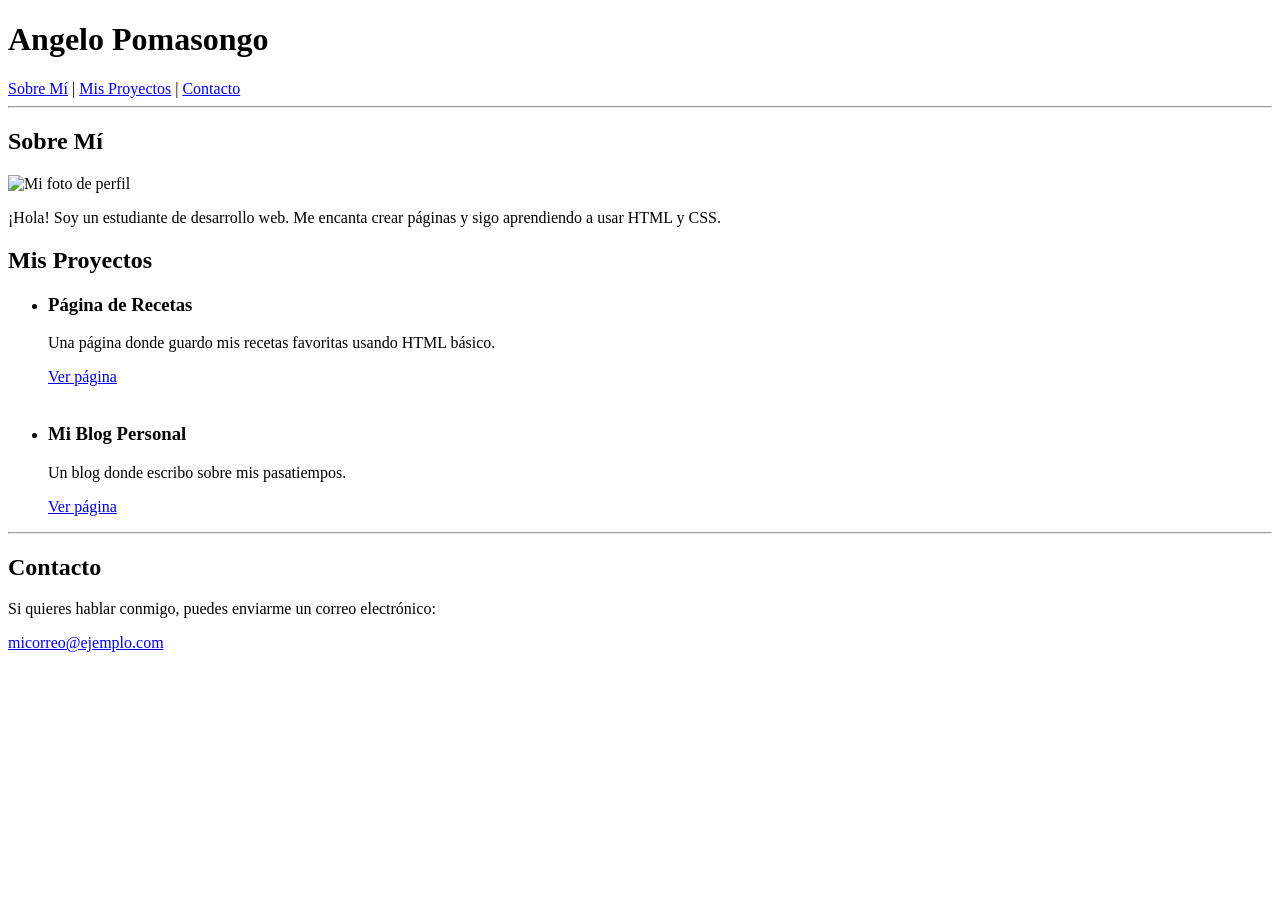
==== Portafolio/index.html @ 8d3503e7 "listo" ====
<!DOCTYPE html>
<html lang="es">

<head>
    <meta charset="UTF-8">
    <meta name="viewport" content="width=device-width, initial-scale=1.0">
    <meta name="author" content="Angelo Pomasongo">
    <title>Mi Portafolio</title>
    <link rel="stylesheet" href="static/css/style.css">
</head>

<body class="pagina">
    <div class="menu-navegacion">
        <h1 class="mi-nombre">Angelo Pomasongo</h1>
        <a href="#sobre-mi" class="enlace">Sobre Mí</a> |
        <a href="#proyectos" class="enlace">Mis Proyectos</a> |
        <a href="#contacto" class="enlace">Contacto</a>
    </div>
    <hr>
    <div id="sobre-mi" class="seccion-sobre-mi">
        <h2 class="titulo-seccion">Sobre Mí</h2>
        <!-- El atributo width="150" hace que la imagen no sea gigante por defecto -->
        <img src="mi-foto.jpg" alt="Mi foto de perfil" class="foto-perfil" width="150">
        <p class="texto-normal">
            ¡Hola! Soy un estudiante de desarrollo web. Me encanta crear páginas y sigo aprendiendo a usar HTML y CSS.
        </p>
    </div>
    <div id="proyectos" class="seccion-proyectos">
        <h2 class="titulo-seccion">Mis Proyectos</h2>
        <ul class="lista-proyectos">
            <li class="caja-proyecto">
                <h3 class="nombre-proyecto">Página de Recetas</h3>
                <p class="texto-normal">Una página donde guardo mis recetas favoritas usando HTML básico.</p>
                <a href="#" class="enlace-proyecto">Ver página</a>
            </li>
            <br>
            <li class="caja-proyecto">
                <h3 class="nombre-proyecto">Mi Blog Personal</h3>
                <p class="texto-normal">Un blog donde escribo sobre mis pasatiempos.</p>
                <a href="#" class="enlace-proyecto">Ver página</a>
            </li>
        </ul>
    </div>
    <hr>
    <div id="contacto" class="seccion-contacto">
        <h2 class="titulo-seccion">Contacto</h2>
        <p class="texto-normal">Si quieres hablar conmigo, puedes enviarme un correo electrónico:</p>
        <!-- mailto: hace que al hacer clic se abra el programa de correos -->
        <a href="mailto:micorreo@ejemplo.com" class="enlace-correo">micorreo@ejemplo.com</a>
    </div>

</body>

</html>
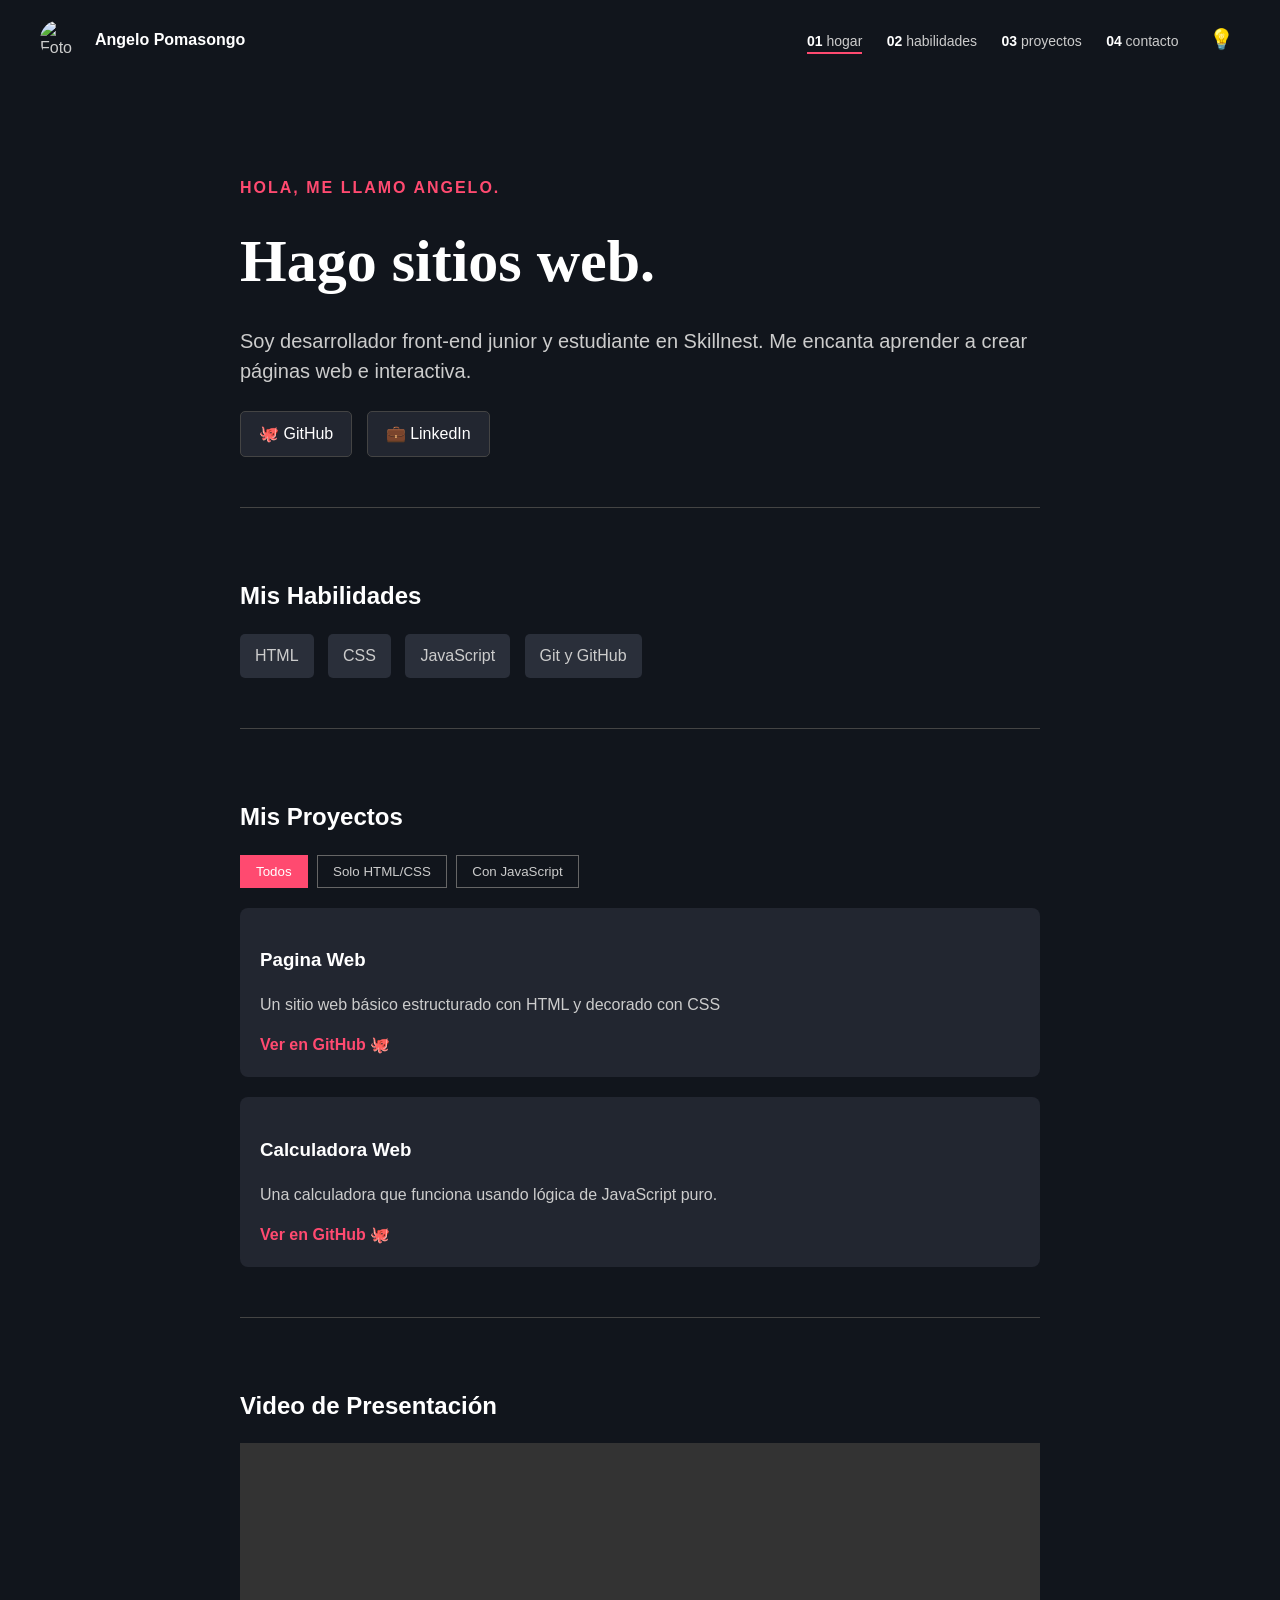
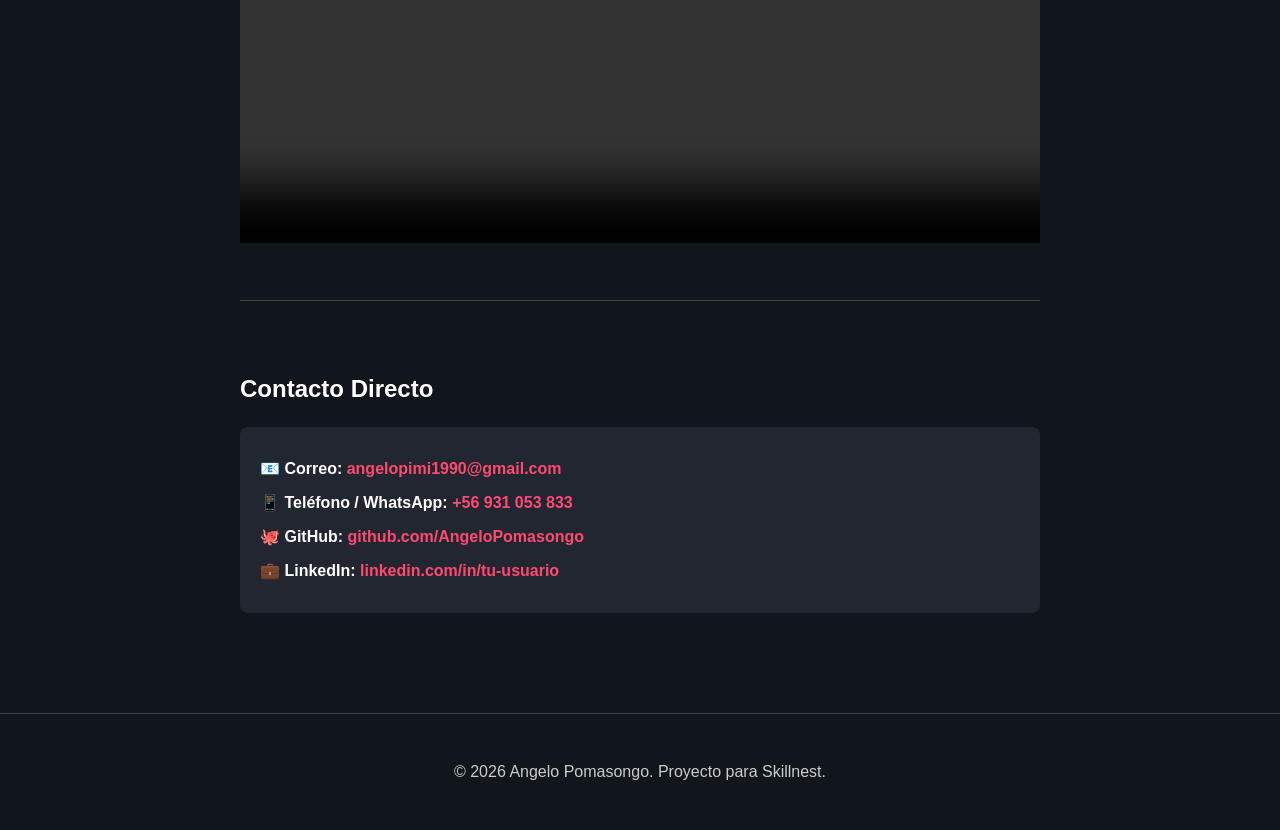
==== commit 61beef03: "listo" ====
--- a/Portafolio/index.html
+++ b/Portafolio/index.html
@@ -1,54 +1,115 @@
 <!DOCTYPE html>
 <html lang="es">
-
 <head>
     <meta charset="UTF-8">
     <meta name="viewport" content="width=device-width, initial-scale=1.0">
     <meta name="author" content="Angelo Pomasongo">
     <title>Mi Portafolio</title>
+    <!-- Vinculamos el archivo CSS -->
     <link rel="stylesheet" href="static/css/style.css">
 </head>
+<body class="tema-oscuro">
 
-<body class="pagina">
-    <div class="menu-navegacion">
-        <h1 class="mi-nombre">Angelo Pomasongo</h1>
-        <a href="#sobre-mi" class="enlace">Sobre Mí</a> |
-        <a href="#proyectos" class="enlace">Mis Proyectos</a> |
-        <a href="#contacto" class="enlace">Contacto</a>
-    </div>
-    <hr>
-    <div id="sobre-mi" class="seccion-sobre-mi">
-        <h2 class="titulo-seccion">Sobre Mí</h2>
-        <!-- El atributo width="150" hace que la imagen no sea gigante por defecto -->
-        <img src="mi-foto.jpg" alt="Mi foto de perfil" class="foto-perfil" width="150">
-        <p class="texto-normal">
-            ¡Hola! Soy un estudiante de desarrollo web. Me encanta crear páginas y sigo aprendiendo a usar HTML y CSS.
-        </p>
-    </div>
-    <div id="proyectos" class="seccion-proyectos">
-        <h2 class="titulo-seccion">Mis Proyectos</h2>
-        <ul class="lista-proyectos">
-            <li class="caja-proyecto">
-                <h3 class="nombre-proyecto">Página de Recetas</h3>
-                <p class="texto-normal">Una página donde guardo mis recetas favoritas usando HTML básico.</p>
-                <a href="#" class="enlace-proyecto">Ver página</a>
-            </li>
-            <br>
-            <li class="caja-proyecto">
-                <h3 class="nombre-proyecto">Mi Blog Personal</h3>
-                <p class="texto-normal">Un blog donde escribo sobre mis pasatiempos.</p>
-                <a href="#" class="enlace-proyecto">Ver página</a>
-            </li>
-        </ul>
-    </div>
-    <hr>
-    <div id="contacto" class="seccion-contacto">
-        <h2 class="titulo-seccion">Contacto</h2>
-        <p class="texto-normal">Si quieres hablar conmigo, puedes enviarme un correo electrónico:</p>
-        <!-- mailto: hace que al hacer clic se abra el programa de correos -->
-        <a href="mailto:micorreo@ejemplo.com" class="enlace-correo">micorreo@ejemplo.com</a>
-    </div>
+    <!-- Barra de navegación superior -->
+    <header class="cabecera">
+        <div class="caja-perfil">
+            <img src="foto.jpg" alt="Foto de perfil" class="foto-redonda">
+            <b class="nombre-texto">Angelo Pomasongo</b>
+        </div>
+        
+        <nav class="menu-enlaces">
+            <a href="#inicio" class="enlace-marcado"><b>01</b> hogar</a>
+            <a href="#habilidades"><b>02</b> habilidades</a>
+            <a href="#proyectos"><b>03</b> proyectos</a>
+            <a href="#contacto"><b>04</b> contacto</a>
+            <!-- Evento onclick básico para cambiar el tema -->
+            <button id="boton-tema" class="boton-icono" onclick="cambiarTema()">💡</button>
+        </nav>
+    </header>
 
+    <!-- Contenido central -->
+    <main class="contenedor-central">
+        
+        <!-- Sección 1: Presentación principal -->
+        <section id="inicio" class="seccion-espaciada">
+            <p class="texto-rojo">HOLA, ME LLAMO ANGELO.</p>
+            <h1 class="titulo-gigante">Hago sitios web.</h1>
+            <p class="texto-mediano">
+                Soy desarrollador front-end junior y estudiante en Skillnest. Me encanta aprender a crear páginas web e interactiva.
+            </p>
+            
+            <!-- Botones rápidos a tus redes -->
+            <div class="caja-redes-rapidas">
+                <a href="https://github.com/angelopomasongo" target="_blank" class="boton-red">🐙 GitHub</a>
+                <a href="https://www.linkedin.com/in/tu-usuario" target="_blank" class="boton-red">💼 LinkedIn</a>
+            </div>
+        </section>
+
+        <!-- Sección 2: Habilidades -->
+        <section id="habilidades" class="seccion-linea-arriba">
+            <h2 class="titulo-normal">Mis Habilidades</h2>
+            <div class="caja-habilidades">
+                <span class="cuadro-texto">HTML</span>
+                <span class="cuadro-texto">CSS</span>
+                <span class="cuadro-texto">JavaScript</span>
+                <span class="cuadro-texto">Git y GitHub</span>
+            </div>
+        </section>
+
+        <!-- Sección 3: Proyectos -->
+        <section id="proyectos" class="seccion-linea-arriba">
+            <h2 class="titulo-normal">Mis Proyectos</h2>
+            
+            <!-- Botones con funciones sencillas asociadas al clic -->
+            <div class="caja-botones-filtro">
+                <button class="boton-filtro seleccionado" onclick="mostrarTodos()">Todos</button>
+                <button class="boton-filtro" onclick="mostrarHtml()">Solo HTML/CSS</button>
+                <button class="boton-filtro" onclick="mostrarJs()">Con JavaScript</button>
+            </div>
+
+            <!-- Proyectos identificados con ID único para manipulación directa -->
+            <div class="lista-proyectos">
+                <div id="proyecto1" class="caja-proyecto">
+                    <h3>Pagina Web</h3>
+                    <p>Un sitio web básico estructurado con HTML y decorado con CSS</p>
+                    <a href="https://github.com/angelopomasongo/Skillnest_fundamentos_web/tree/main/STACK_CSS/22_paguina_de-perfil-(core)" target="_blank" class="enlace-color">Ver en GitHub 🐙</a>
+                </div>
+
+                <div id="proyecto2" class="caja-proyecto">
+                    <h3>Calculadora Web</h3>
+                    <p>Una calculadora que funciona usando lógica de JavaScript puro.</p>
+                    <a href="https://github.com/tu-usuario/proyecto-calculadora" target="_blank" class="enlace-color">Ver en GitHub 🐙</a>
+                </div>
+            </div>
+        </section>
+
+        <!-- Sección 4: Video -->
+        <section id="video" class="seccion-linea-arriba">
+            <h2 class="titulo-normal">Video de Presentación</h2>
+            <video width="100%" controls>
+                <source src="mi-video.mp4" type="video/mp4">
+                Tu navegador no soporta videos.
+            </video>
+        </section>
+
+        <!-- Sección 5: Contacto Directo -->
+        <section id="contacto" class="seccion-linea-arriba">
+            <h2 class="titulo-normal">Contacto Directo</h2>
+            
+            <div class="caja-datos-contacto">
+                <p><b>📧 Correo:</b> <a href="mailto:angelopimi1990@gmail.com" class="enlace-color">angelopimi1990@gmail.com</a></p>
+                <p><b>📱 Teléfono / WhatsApp:</b> <a href="tel:+56931053833" class="enlace-color">+56 931 053 833</a></p>
+                <p><b>🐙 GitHub:</b> <a href="https://github.com/angelopomasongo" target="_blank" class="enlace-color">github.com/AngeloPomasongo</a></p>
+                <p><b>💼 LinkedIn:</b> <a href="https://www.linkedin.com/in/tu-usuario" target="_blank" class="enlace-color">linkedin.com/in/tu-usuario</a></p>
+            </div>
+        </section>
+
+    </main>
+
+    <footer class="pie-pagina">
+        <p>&copy; 2026 Angelo Pomasongo. Proyecto para Skillnest.</p>
+    </footer>
+
+    <script src="static/js/script.js"></script>
 </body>
-
 </html>
--- a/Portafolio/static/css/style.css
+++ b/Portafolio/static/css/style.css
@@ -0,0 +1,324 @@
+/* =========================================
+   1. CONFIGURACIÓN Y TRANSICIONES GLOBALES
+   ========================================= */
+body {
+    font-family: Arial, sans-serif;
+    margin: 0;
+    padding: 0;
+    line-height: 1.5;
+    /* Transición suave cuando cambias entre modo claro y oscuro */
+    transition: background-color 0.4s ease, color 0.4s ease;
+}
+
+/* Transición básica para todos los botones y enlaces interactivos */
+a, button, .caja-proyecto, .cuadro-texto, .boton-red {
+    transition: all 0.3s ease;
+}
+
+/* Colores Modo Oscuro */
+.tema-oscuro {
+    background-color: #11151c;
+    color: #cccccc;
+}
+.tema-oscuro h1, .tema-oscuro h2, .tema-oscuro h3, .tema-oscuro b {
+    color: #ffffff;
+}
+
+/* Colores Modo Claro */
+.tema-claro {
+    background-color: #ffffff;
+    color: #333333;
+}
+.tema-claro h1, .tema-claro h2, .tema-claro h3, .tema-claro b {
+    color: #000000;
+}
+
+/* Centrado del contenido */
+.contenedor-central {
+    max-width: 800px;
+    margin: 0 auto;
+    padding: 20px;
+}
+
+/* =========================================
+   2. ANIMACIONES CON @KEYFRAMES (BÁSICAS)
+   ========================================= */
+
+/* Animación para que las cosas aparezcan cayendo suavemente */
+@keyframes aparecerDesdeArriba {
+    from {
+        opacity: 0;
+        transform: translateY(-20px);
+    }
+    to {
+        opacity: 1;
+        transform: translateY(0);
+    }
+}
+
+/* Animación para que las cosas suban suavemente */
+@keyframes aparecerDesdeAbajo {
+    from {
+        opacity: 0;
+        transform: translateY(30px);
+    }
+    to {
+        opacity: 1;
+        transform: translateY(0);
+    }
+}
+
+/* Aplicamos la animación a la cabecera y a la sección principal */
+.cabecera {
+    display: flex;
+    justify-content: space-between;
+    align-items: center;
+    padding: 20px 40px;
+    /* Ejecuta la animación al cargar la página */
+    animation: aparecerDesdeArriba 0.8s ease;
+}
+
+.seccion-espaciada {
+    padding-top: 60px;
+    padding-bottom: 50px;
+    /* Ejecuta la animación de entrada */
+    animation: aparecerDesdeAbajo 1s ease;
+}
+
+/* =========================================
+   3. ESTILOS DE ELEMENTOS Y EFECTOS HOVER
+   ========================================= */
+
+.caja-perfil {
+    display: flex;
+    align-items: center;
+}
+
+.foto-redonda {
+    width: 40px;
+    height: 40px;
+    border-radius: 50%;
+    margin-right: 15px;
+}
+
+/* Efecto al pasar el mouse por la foto de perfil */
+.foto-redonda:hover {
+    transform: scale(1.1) rotate(5deg); /* Se agranda un poquito y gira */
+}
+
+.menu-enlaces a {
+    color: inherit;
+    text-decoration: none;
+    margin-right: 20px;
+    font-size: 14px;
+    display: inline-block;
+}
+
+.menu-enlaces a:hover {
+    color: #ff4a70;
+    transform: translateY(-2px); /* Sube 2 píxeles al pasar el cursor */
+}
+
+.enlace-marcado {
+    border-bottom: 2px solid #ff4a70;
+}
+
+.boton-icono {
+    background: none;
+    border: none;
+    font-size: 20px;
+    cursor: pointer;
+}
+
+.boton-icono:hover {
+    transform: scale(1.2); /* Crece el icono de luz */
+}
+
+.texto-rojo {
+    color: #ff4a70;
+    font-weight: bold;
+    letter-spacing: 2px;
+}
+
+.titulo-gigante {
+    font-family: Georgia, serif;
+    font-size: 60px;
+    margin-top: 10px;
+    margin-bottom: 20px;
+}
+
+.texto-mediano {
+    font-size: 20px;
+    margin-bottom: 25px;
+}
+
+.caja-redes-rapidas {
+    margin-top: 20px;
+}
+
+.boton-red {
+    display: inline-block;
+    padding: 10px 18px;
+    margin-right: 10px;
+    background-color: #222630;
+    color: #ffffff;
+    text-decoration: none;
+    border-radius: 5px;
+    border: 1px solid #444;
+}
+
+/* Efecto al pasar el mouse sobre los botones de redes */
+.boton-red:hover {
+    background-color: #ff4a70;
+    color: white;
+    transform: translateY(-3px); /* Levanta el botón */
+}
+
+.tema-claro .boton-red {
+    background-color: #e5e5e5;
+    color: #000000;
+}
+
+/* Secciones generales */
+.seccion-linea-arriba {
+    padding-top: 50px;
+    padding-bottom: 50px;
+    border-top: 1px solid #444;
+}
+
+.cuadro-texto {
+    background-color: #2a2f3a;
+    padding: 10px 15px;
+    margin-right: 10px;
+    border-radius: 5px;
+    display: inline-block;
+}
+
+.cuadro-texto:hover {
+    background-color: #ff4a70;
+    color: white;
+}
+
+/* Proyectos con animación al pasar el mouse */
+.caja-botones-filtro {
+    margin-bottom: 20px;
+}
+
+.boton-filtro {
+    padding: 8px 15px;
+    margin-right: 5px;
+    background-color: transparent;
+    color: inherit;
+    border: 1px solid #666;
+    cursor: pointer;
+}
+
+.boton-filtro:hover {
+    transform: scale(1.05);
+}
+
+.seleccionado {
+    background-color: #ff4a70;
+    border-color: #ff4a70;
+    color: white;
+}
+
+.lista-proyectos {
+    display: flex;
+    flex-direction: column;
+    gap: 20px;
+}
+
+.caja-proyecto {
+    background-color: #222630;
+    padding: 20px;
+    border-radius: 8px;
+}
+
+/* ANIMACIÓN CLAVE: Las tarjetas de proyectos se elevan y flotan con sombra al pasar el cursor */
+.caja-proyecto:hover {
+    transform: translateY(-5px);
+    box-shadow: 0 8px 15px rgba(255, 74, 112, 0.2);
+}
+
+.tema-claro .caja-proyecto, .tema-claro .cuadro-texto {
+    background-color: #f0f0f0;
+}
+
+.enlace-color {
+    color: #ff4a70;
+    text-decoration: none;
+    font-weight: bold;
+    display: inline-block;
+}
+
+.enlace-color:hover {
+    text-decoration: underline;
+    transform: translateX(4px); /* Se mueve ligeramente a la derecha */
+}
+
+/* Contacto y Formulario */
+.caja-datos-contacto {
+    background-color: #222630;
+    padding: 20px;
+    border-radius: 8px;
+    margin-bottom: 30px;
+}
+
+.tema-claro .caja-datos-contacto {
+    background-color: #f0f0f0;
+}
+
+.caja-datos-contacto p {
+    margin: 10px 0;
+    font-size: 16px;
+}
+
+.subtitulo-form {
+    margin-bottom: 15px;
+}
+
+.caja-formulario {
+    display: flex;
+    flex-direction: column;
+    gap: 10px;
+    max-width: 400px;
+}
+
+.campo-texto {
+    padding: 10px;
+    border-radius: 4px;
+    border: 1px solid #ccc;
+    transition: border-color 0.3s ease;
+}
+
+.campo-texto:focus {
+    outline: none;
+    border-color: #ff4a70; /* Cambia el borde a rosado cuando haces clic para escribir */
+}
+
+.boton-enviar {
+    padding: 10px;
+    background-color: #ff4a70;
+    color: white;
+    border: none;
+    font-weight: bold;
+    cursor: pointer;
+}
+
+.boton-enviar:hover {
+    opacity: 0.9;
+    transform: scale(1.02); /* Crece un poquito al pasar el mouse */
+}
+
+.texto-oculto {
+    display: none;
+    color: #4CAF50;
+    margin-top: 15px;
+}
+
+.pie-pagina {
+    text-align: center;
+    padding: 30px;
+    border-top: 1px solid #444;
+}
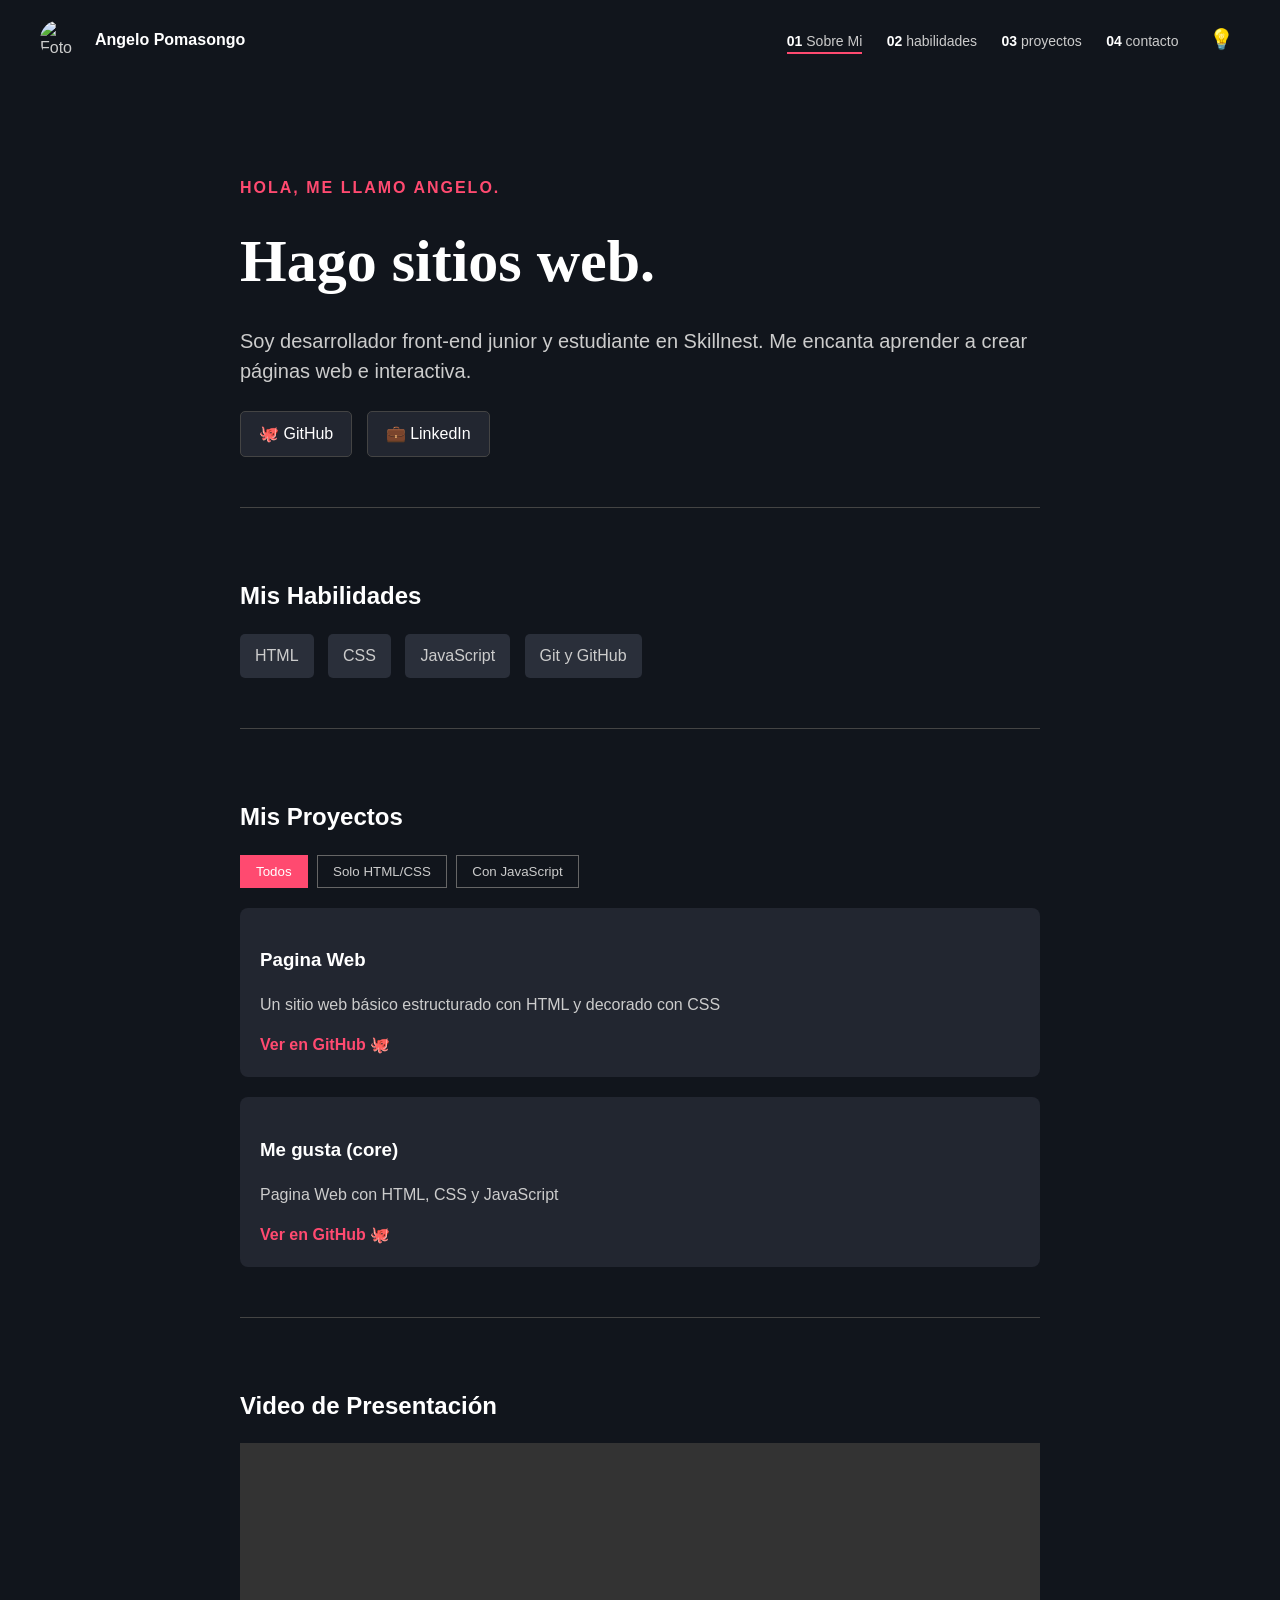
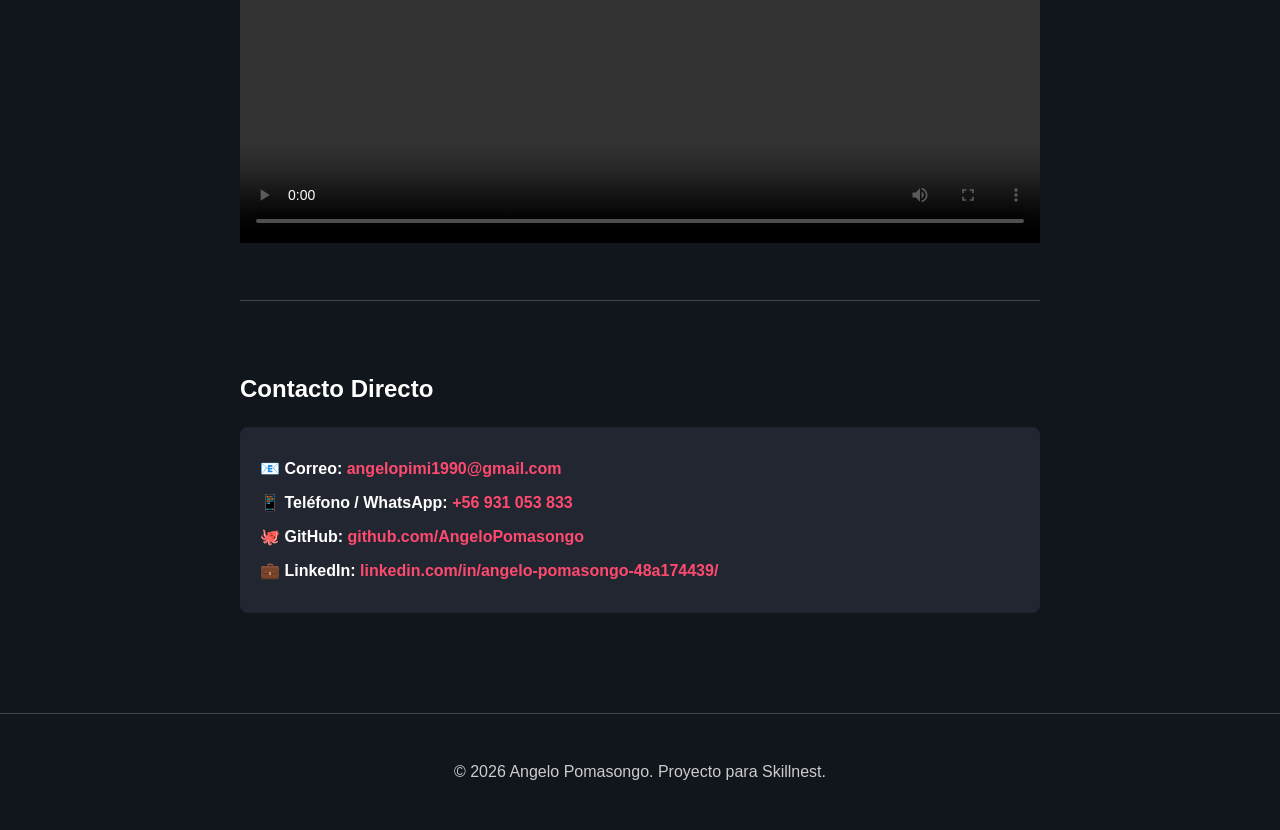
==== commit 0c22bd79: "listo" ====
--- a/Portafolio/index.html
+++ b/Portafolio/index.html
@@ -5,12 +5,10 @@
     <meta name="viewport" content="width=device-width, initial-scale=1.0">
     <meta name="author" content="Angelo Pomasongo">
     <title>Mi Portafolio</title>
-    <!-- Vinculamos el archivo CSS -->
     <link rel="stylesheet" href="static/css/style.css">
 </head>
 <body class="tema-oscuro">
 
-    <!-- Barra de navegación superior -->
     <header class="cabecera">
         <div class="caja-perfil">
             <img src="foto.jpg" alt="Foto de perfil" class="foto-redonda">
@@ -18,19 +16,15 @@
         </div>
         
         <nav class="menu-enlaces">
-            <a href="#inicio" class="enlace-marcado"><b>01</b> hogar</a>
+            <a href="#inicio" class="enlace-marcado"><b>01</b> Sobre Mi</a>
             <a href="#habilidades"><b>02</b> habilidades</a>
             <a href="#proyectos"><b>03</b> proyectos</a>
             <a href="#contacto"><b>04</b> contacto</a>
-            <!-- Evento onclick básico para cambiar el tema -->
             <button id="boton-tema" class="boton-icono" onclick="cambiarTema()">💡</button>
         </nav>
     </header>
 
-    <!-- Contenido central -->
     <main class="contenedor-central">
-        
-        <!-- Sección 1: Presentación principal -->
         <section id="inicio" class="seccion-espaciada">
             <p class="texto-rojo">HOLA, ME LLAMO ANGELO.</p>
             <h1 class="titulo-gigante">Hago sitios web.</h1>
@@ -38,14 +32,12 @@
                 Soy desarrollador front-end junior y estudiante en Skillnest. Me encanta aprender a crear páginas web e interactiva.
             </p>
             
-            <!-- Botones rápidos a tus redes -->
             <div class="caja-redes-rapidas">
                 <a href="https://github.com/angelopomasongo" target="_blank" class="boton-red">🐙 GitHub</a>
                 <a href="https://www.linkedin.com/in/tu-usuario" target="_blank" class="boton-red">💼 LinkedIn</a>
             </div>
         </section>
 
-        <!-- Sección 2: Habilidades -->
         <section id="habilidades" class="seccion-linea-arriba">
             <h2 class="titulo-normal">Mis Habilidades</h2>
             <div class="caja-habilidades">
@@ -56,18 +48,15 @@
             </div>
         </section>
 
-        <!-- Sección 3: Proyectos -->
         <section id="proyectos" class="seccion-linea-arriba">
             <h2 class="titulo-normal">Mis Proyectos</h2>
-            
-            <!-- Botones con funciones sencillas asociadas al clic -->
+
             <div class="caja-botones-filtro">
                 <button class="boton-filtro seleccionado" onclick="mostrarTodos()">Todos</button>
                 <button class="boton-filtro" onclick="mostrarHtml()">Solo HTML/CSS</button>
                 <button class="boton-filtro" onclick="mostrarJs()">Con JavaScript</button>
             </div>
 
-            <!-- Proyectos identificados con ID único para manipulación directa -->
             <div class="lista-proyectos">
                 <div id="proyecto1" class="caja-proyecto">
                     <h3>Pagina Web</h3>
@@ -76,23 +65,21 @@
                 </div>
 
                 <div id="proyecto2" class="caja-proyecto">
-                    <h3>Calculadora Web</h3>
-                    <p>Una calculadora que funciona usando lógica de JavaScript puro.</p>
-                    <a href="https://github.com/tu-usuario/proyecto-calculadora" target="_blank" class="enlace-color">Ver en GitHub 🐙</a>
+                    <h3>Me gusta (core)</h3>
+                    <p>Pagina Web con HTML, CSS y JavaScript </p>
+                    <a href="https://github.com/angelopomasongo/Skillnest_fundamentos_web/tree/main/Stack.JS/18-megusta(core)" target="_blank" class="enlace-color">Ver en GitHub 🐙</a>
                 </div>
             </div>
         </section>
 
-        <!-- Sección 4: Video -->
         <section id="video" class="seccion-linea-arriba">
             <h2 class="titulo-normal">Video de Presentación</h2>
             <video width="100%" controls>
-                <source src="mi-video.mp4" type="video/mp4">
+                <source src="static/videos/Ejercicio 1   Final Ejercicio Desafío de Bucles.mp4" type="video/mp4">
                 Tu navegador no soporta videos.
             </video>
         </section>
 
-        <!-- Sección 5: Contacto Directo -->
         <section id="contacto" class="seccion-linea-arriba">
             <h2 class="titulo-normal">Contacto Directo</h2>
             
@@ -100,7 +87,7 @@
                 <p><b>📧 Correo:</b> <a href="mailto:angelopimi1990@gmail.com" class="enlace-color">angelopimi1990@gmail.com</a></p>
                 <p><b>📱 Teléfono / WhatsApp:</b> <a href="tel:+56931053833" class="enlace-color">+56 931 053 833</a></p>
                 <p><b>🐙 GitHub:</b> <a href="https://github.com/angelopomasongo" target="_blank" class="enlace-color">github.com/AngeloPomasongo</a></p>
-                <p><b>💼 LinkedIn:</b> <a href="https://www.linkedin.com/in/tu-usuario" target="_blank" class="enlace-color">linkedin.com/in/tu-usuario</a></p>
+                <p><b>💼 LinkedIn:</b> <a href="https://www.linkedin.com/in/angelo-pomasongo-48a174439/" target="_blank" class="enlace-color">linkedin.com/in/angelo-pomasongo-48a174439/</a></p>
             </div>
         </section>
 
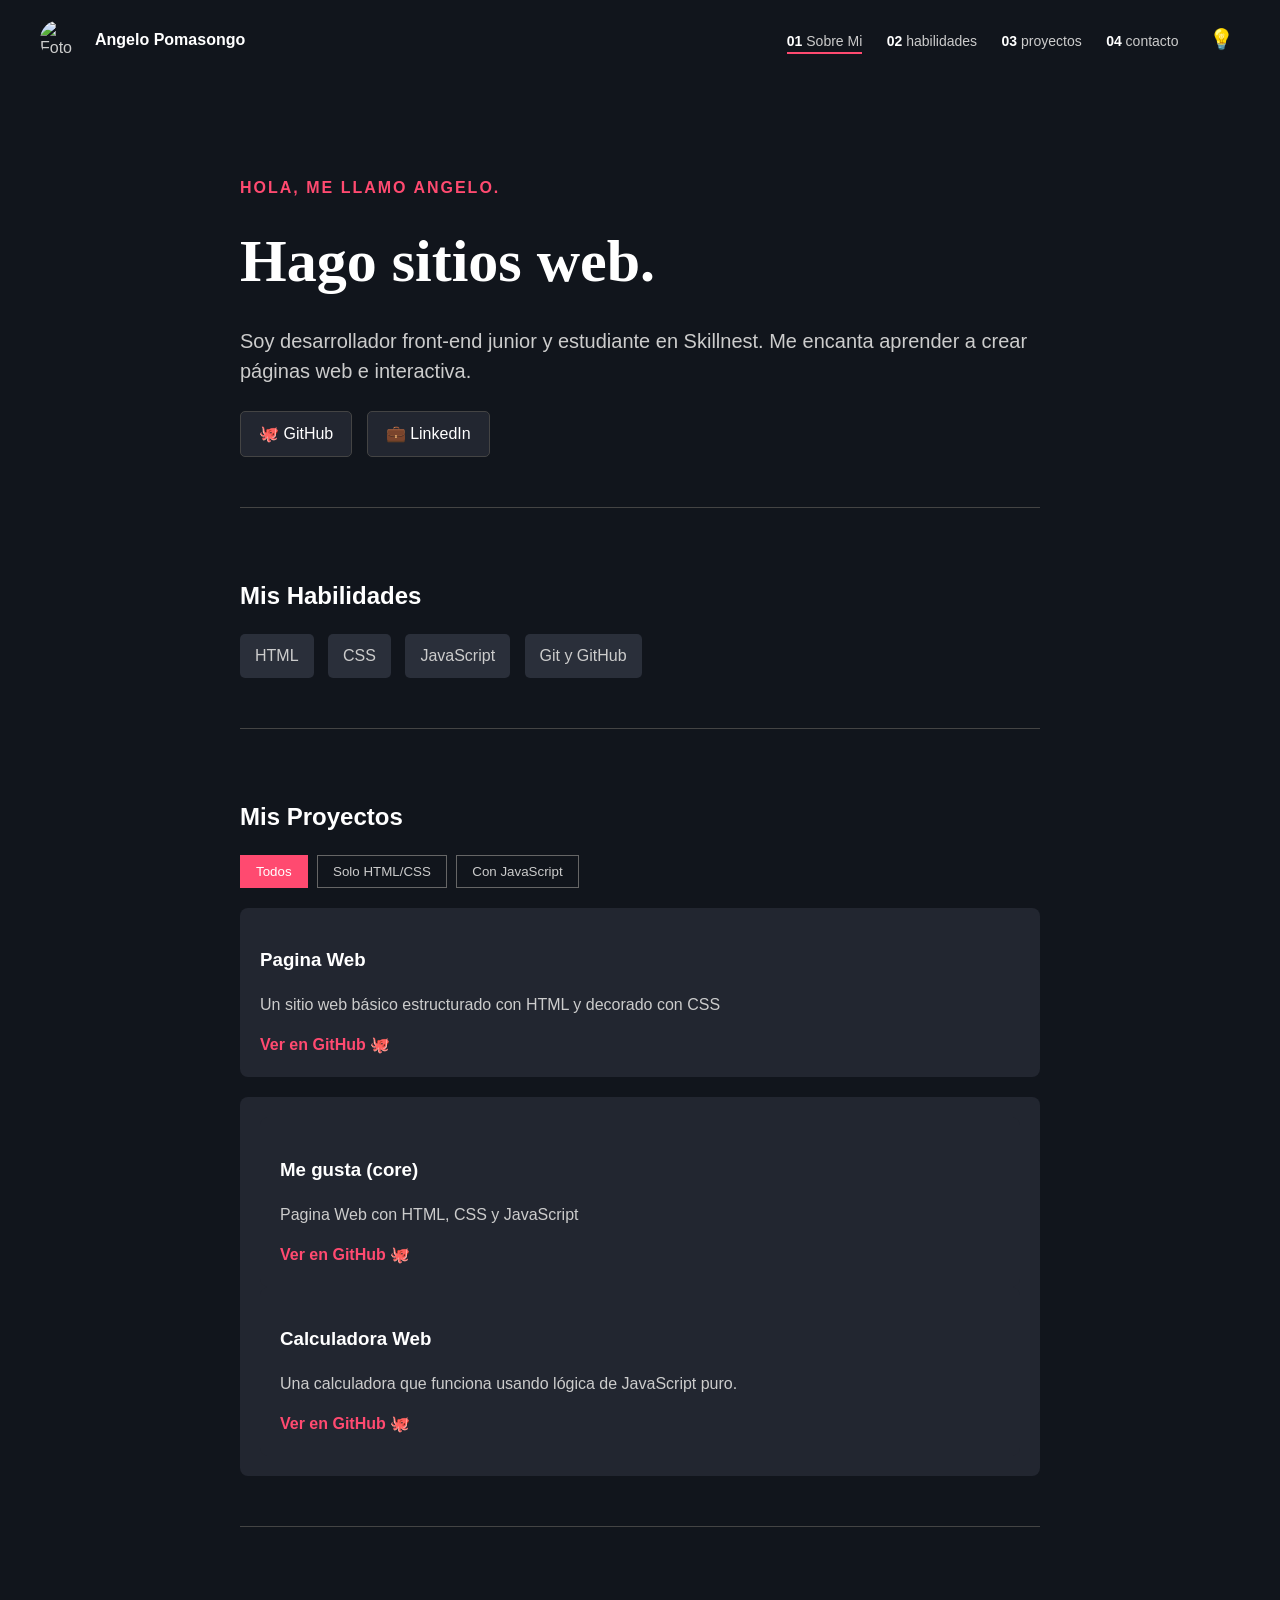
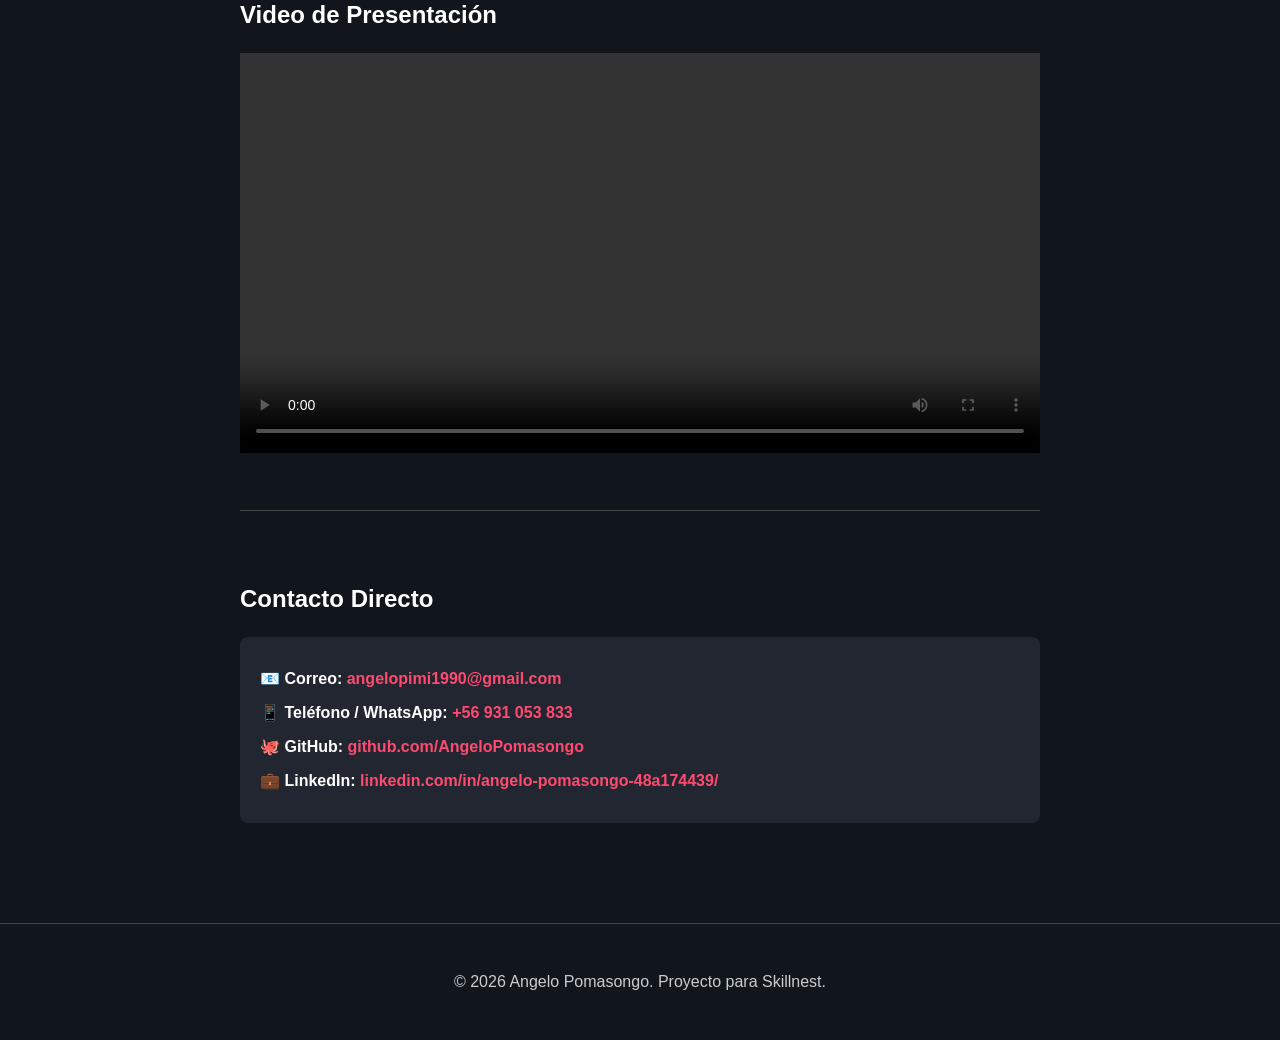
==== commit 475dc084: "Merge branch 'main' of https://github.com/angelopomasongo/Portafolio-Profesional" ====
--- a/Portafolio/index.html
+++ b/Portafolio/index.html
@@ -5,10 +5,12 @@
     <meta name="viewport" content="width=device-width, initial-scale=1.0">
     <meta name="author" content="Angelo Pomasongo">
     <title>Mi Portafolio</title>
+    <!-- Vinculamos el archivo CSS -->
     <link rel="stylesheet" href="static/css/style.css">
 </head>
 <body class="tema-oscuro">
 
+    <!-- Barra de navegación superior -->
     <header class="cabecera">
         <div class="caja-perfil">
             <img src="foto.jpg" alt="Foto de perfil" class="foto-redonda">
@@ -20,11 +22,15 @@
             <a href="#habilidades"><b>02</b> habilidades</a>
             <a href="#proyectos"><b>03</b> proyectos</a>
             <a href="#contacto"><b>04</b> contacto</a>
+            <!-- Evento onclick básico para cambiar el tema -->
             <button id="boton-tema" class="boton-icono" onclick="cambiarTema()">💡</button>
         </nav>
     </header>
 
+    <!-- Contenido central -->
     <main class="contenedor-central">
+        
+        <!-- Sección 1: Presentación principal -->
         <section id="inicio" class="seccion-espaciada">
             <p class="texto-rojo">HOLA, ME LLAMO ANGELO.</p>
             <h1 class="titulo-gigante">Hago sitios web.</h1>
@@ -32,12 +38,14 @@
                 Soy desarrollador front-end junior y estudiante en Skillnest. Me encanta aprender a crear páginas web e interactiva.
             </p>
             
+            <!-- Botones rápidos a tus redes -->
             <div class="caja-redes-rapidas">
                 <a href="https://github.com/angelopomasongo" target="_blank" class="boton-red">🐙 GitHub</a>
                 <a href="https://www.linkedin.com/in/tu-usuario" target="_blank" class="boton-red">💼 LinkedIn</a>
             </div>
         </section>
 
+        <!-- Sección 2: Habilidades -->
         <section id="habilidades" class="seccion-linea-arriba">
             <h2 class="titulo-normal">Mis Habilidades</h2>
             <div class="caja-habilidades">
@@ -48,15 +56,18 @@
             </div>
         </section>
 
+        <!-- Sección 3: Proyectos -->
         <section id="proyectos" class="seccion-linea-arriba">
             <h2 class="titulo-normal">Mis Proyectos</h2>
-
+            
+            <!-- Botones con funciones sencillas asociadas al clic -->
             <div class="caja-botones-filtro">
                 <button class="boton-filtro seleccionado" onclick="mostrarTodos()">Todos</button>
                 <button class="boton-filtro" onclick="mostrarHtml()">Solo HTML/CSS</button>
                 <button class="boton-filtro" onclick="mostrarJs()">Con JavaScript</button>
             </div>
 
+            <!-- Proyectos identificados con ID único para manipulación directa -->
             <div class="lista-proyectos">
                 <div id="proyecto1" class="caja-proyecto">
                     <h3>Pagina Web</h3>
@@ -65,13 +76,22 @@
                 </div>
 
                 <div id="proyecto2" class="caja-proyecto">
+                <div id="proyecto2" class="caja-proyecto">
                     <h3>Me gusta (core)</h3>
                     <p>Pagina Web con HTML, CSS y JavaScript </p>
                     <a href="https://github.com/angelopomasongo/Skillnest_fundamentos_web/tree/main/Stack.JS/18-megusta(core)" target="_blank" class="enlace-color">Ver en GitHub 🐙</a>
                 </div>
+
+                <div id="proyecto3" class="caja-proyecto">
+                    <h3>Calculadora Web</h3>
+                    <p>Una calculadora que funciona usando lógica de JavaScript puro.</p>
+                    <a href="https://github.com/tu-usuario/proyecto-calculadora" target="_blank" class="enlace-color">Ver en GitHub 🐙</a>
+                </div>
+                </div>
             </div>
         </section>
 
+        <!-- Sección 4: Video -->
         <section id="video" class="seccion-linea-arriba">
             <h2 class="titulo-normal">Video de Presentación</h2>
             <video width="100%" controls>
@@ -80,6 +100,7 @@
             </video>
         </section>
 
+        <!-- Sección 5: Contacto Directo -->
         <section id="contacto" class="seccion-linea-arriba">
             <h2 class="titulo-normal">Contacto Directo</h2>
             
